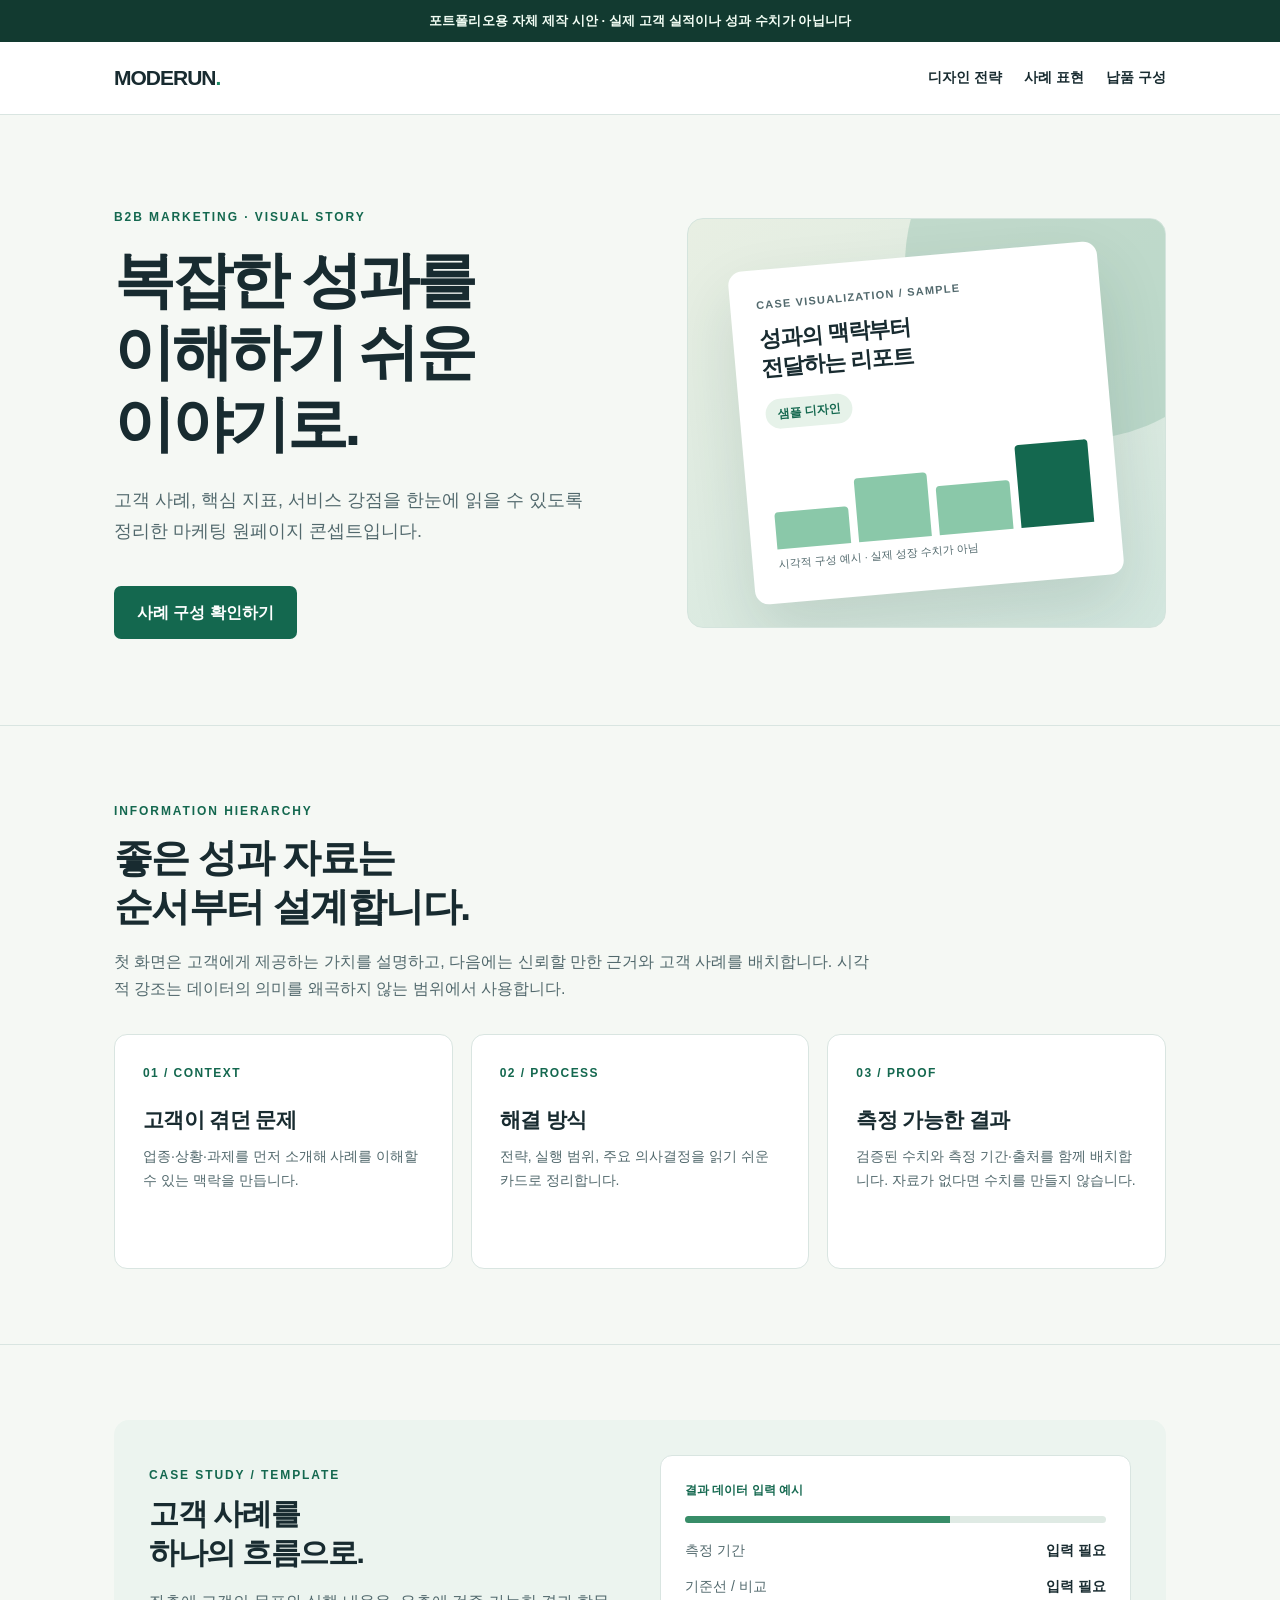
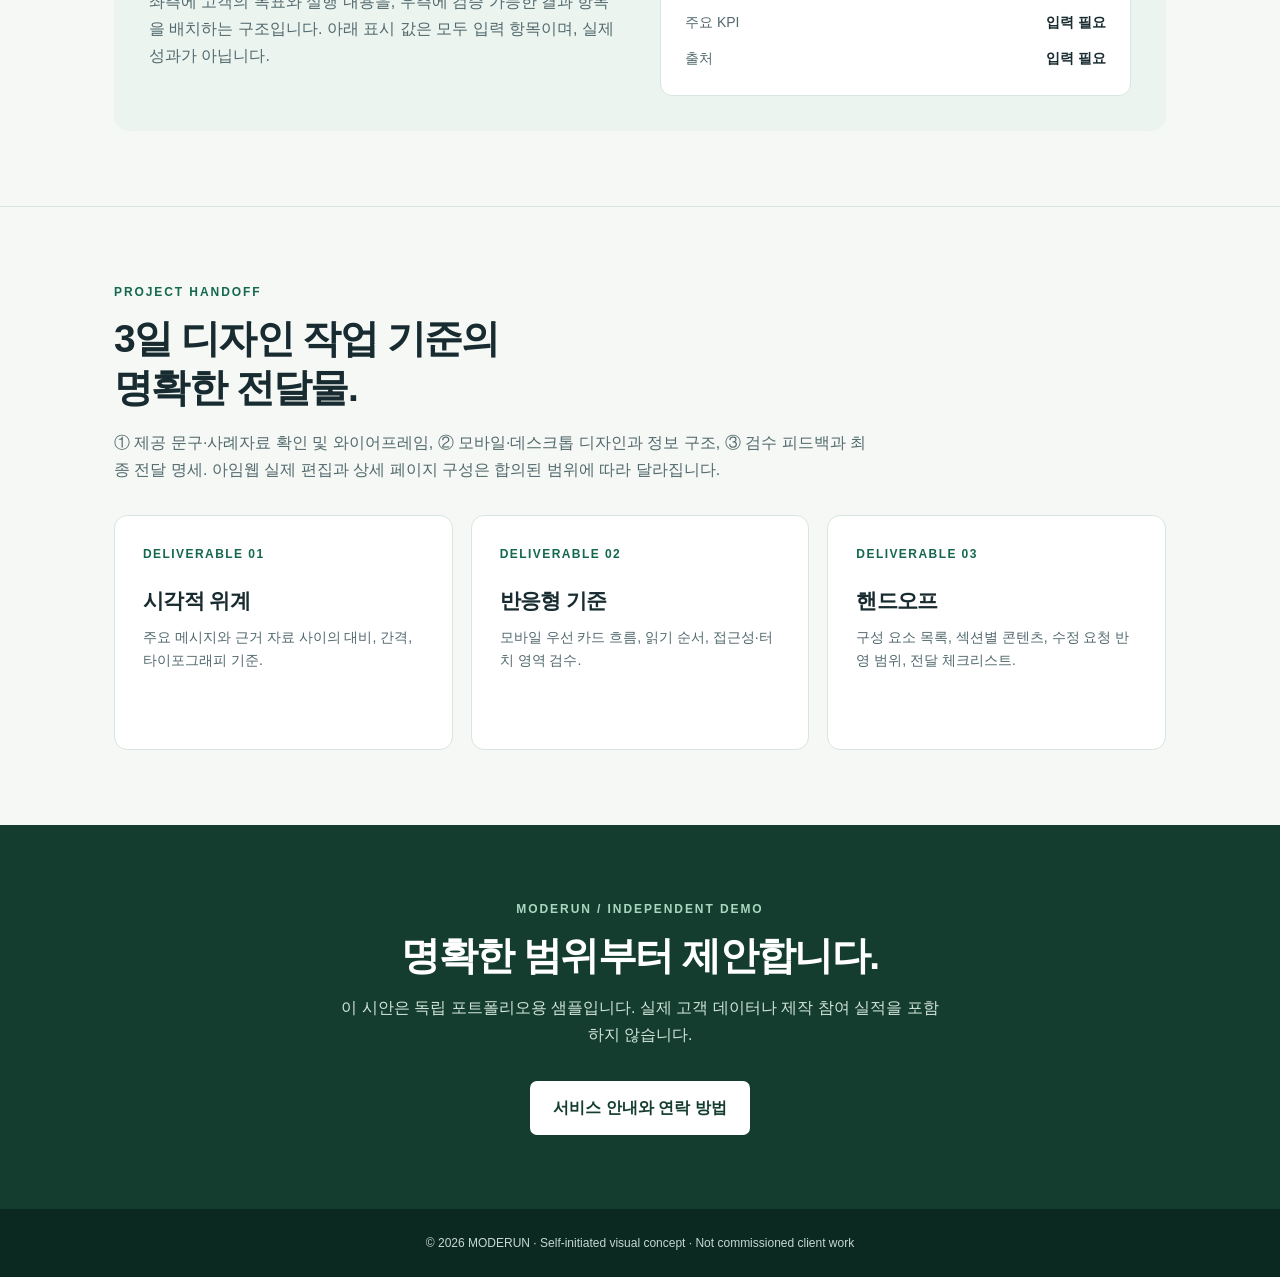
==== samples/marketing-onepage-concept.html @ 837fad65 "Publish honest B2B marketing one-page sample for fixed-scope client pitches" ====
<!doctype html>
<html lang="ko">
<head>
<meta charset="utf-8">
<meta name="viewport" content="width=device-width, initial-scale=1">
<meta name="robots" content="noindex,nofollow">
<title>마케팅 성과형 원페이지 — 독립 콘셉트 샘플 | MODERUN</title>
<style>
:root{--ink:#182b30;--muted:#52696d;--line:#d9e5e1;--canvas:#f5f8f4;--accent:#14684f;--soft:#e6f2e9;--white:#fff}
*{box-sizing:border-box}
html{scroll-behavior:smooth}
body{margin:0;color:var(--ink);background:var(--canvas);font:16px/1.7 -apple-system,BlinkMacSystemFont,"Malgun Gothic",sans-serif}
a{color:inherit}
.skip{position:absolute;top:-100px;left:16px;background:#fff;padding:10px;z-index:99}
.skip:focus{top:16px}
.banner{background:#123a30;color:#f4fff6;padding:10px 22px;text-align:center;font-size:13px;font-weight:600;letter-spacing:.01em}
.wrap{max-width:1100px;margin:auto;padding:0 24px}
header{background:var(--white);border-bottom:1px solid var(--line)}
header .wrap{min-height:72px;display:flex;justify-content:space-between;align-items:center;gap:18px}
.brand{font-size:21px;font-weight:850;letter-spacing:-1px;text-decoration:none}
nav{display:flex;gap:22px;font-size:14px;font-weight:650}
nav a{text-decoration:none}
nav a:hover{text-decoration:underline;text-underline-offset:4px}
.hero{padding:92px 0 86px}
.grid{display:grid;grid-template-columns:1.03fr .97fr;align-items:center;gap:64px}
.eyebrow{font-size:12px;font-weight:750;letter-spacing:.16em;color:var(--accent)}
h1{font-size:clamp(33px,5vw,61px);letter-spacing:-.055em;line-height:1.18;margin:18px 0 24px;word-break:keep-all}
.subtitle{font-size:18px;color:var(--muted);max-width:490px;word-break:keep-all}
.btn{display:inline-flex;padding:13px 23px;background:var(--accent);color:white;border-radius:7px;text-decoration:none;font-weight:750;margin-top:21px;min-height:48px;align-items:center}
.btn:hover{background:#0f503e}
.hero-art{min-height:410px;position:relative;background:linear-gradient(150deg,#e8efe3,#d3e7df);border-radius:16px;overflow:hidden;border:1px solid #d4e4dd;display:flex;align-items:center;justify-content:center}
.hero-art::after{content:"";position:absolute;right:-90px;top:-130px;width:350px;height:350px;background:#a5cbb8;border-radius:50%;opacity:.55}
.sheet{position:relative;z-index:1;width:78%;max-width:370px;border-radius:14px;padding:26px;background:#fff;box-shadow:0 30px 65px #163d3024;transform:rotate(-5deg)}
.sheet .kicker{font-size:11px;color:var(--muted);font-weight:750;letter-spacing:.11em}
.sheet h2{font-size:22px;line-height:1.35;margin:10px 0 16px;letter-spacing:-1px}
.pill{display:inline-block;background:var(--soft);color:var(--accent);border-radius:40px;font-size:12px;font-weight:750;padding:5px 12px}
.figure{margin-top:20px;display:flex;align-items:flex-end;gap:8px;height:100px}
.bar{border-radius:4px 4px 0 0;width:25%;background:#8ac8a9}
.bar:nth-child(1){height:37%}.bar:nth-child(2){height:64%}.bar:nth-child(3){height:49%}.bar:nth-child(4){height:83%;background:var(--accent)}
.sheet small{color:var(--muted);font-size:11px}
section{padding:75px 0;border-top:1px solid var(--line)}
.section-title{font-size:clamp(27px,3.6vw,39px);letter-spacing:-.04em;line-height:1.25;margin:13px 0}
.lead{color:var(--muted);max-width:760px;margin:16px 0 32px}
.cards{display:grid;grid-template-columns:repeat(3,1fr);gap:18px}
.card{padding:28px;background:white;border:1px solid var(--line);border-radius:13px;min-height:235px}
.num{font-size:12px;font-weight:800;color:var(--accent);letter-spacing:.12em}
.card h3{font-size:21px;line-height:1.35;letter-spacing:-.03em;margin:23px 0 10px}
.card p{font-size:14px;color:var(--muted);margin:0}
.case{display:grid;grid-template-columns:1fr 1fr;gap:40px;align-items:center;padding:35px;background:#ecf4ef;border-radius:15px}
.sample-label{font-size:12px;color:var(--accent);font-weight:750}
.placeholder{background:#fff;border-radius:12px;border:1px solid var(--line);padding:24px}
.placeholder dl{display:grid;grid-template-columns:1fr auto;gap:12px 15px;font-size:14px;margin:0}
.placeholder dt{color:var(--muted)}.placeholder dd{margin:0;font-weight:750}
.bars{height:7px;background:#dfeae4;border-radius:10px;overflow:hidden;margin:16px 0}
.bars span{height:100%;width:63%;background:#388d68;display:block}
.case h3{font-size:30px;letter-spacing:-.045em;line-height:1.3;margin:8px 0}
.case p{color:var(--muted)}
.end{background:#143d30;color:#fff;text-align:center;padding:74px 24px}
.end p{color:#d3e5da;max-width:600px;margin:12px auto}
.end .btn{background:white;color:#143d30}
footer{background:#0c2921;color:#c5d8d1;text-align:center;padding:24px;font-size:12px}
:focus-visible{outline:3px solid #f2ab3f;outline-offset:4px}
@media(max-width:760px){.grid,.case{grid-template-columns:1fr;gap:35px}.cards{grid-template-columns:1fr}.hero{padding:60px 0}.hero-art{min-height:340px}.section-title{font-size:29px}nav{gap:12px;font-size:12px}header .wrap{min-height:64px}section{padding:54px 0}}
@media(prefers-reduced-motion:reduce){html{scroll-behavior:auto}}
</style>
</head>
<body>
<a class="skip" href="#main">본문으로 건너뛰기</a>
<div class="banner">포트폴리오용 자체 제작 시안 · 실제 고객 실적이나 성과 수치가 아닙니다</div>
<header><div class="wrap"><a class="brand" href="#top">MODERUN<span style="color:#1c8a65">.</span></a><nav aria-label="주요 탐색"><a href="#approach">디자인 전략</a><a href="#case">사례 표현</a><a href="#delivery">납품 구성</a></nav></div></header>
<main id="main">
<div class="hero" id="top"><div class="wrap grid"><div>
<div class="eyebrow">B2B MARKETING · VISUAL STORY</div>
<h1>복잡한 성과를<br>이해하기 쉬운<br>이야기로.</h1>
<p class="subtitle">고객 사례, 핵심 지표, 서비스 강점을 한눈에 읽을 수 있도록 정리한 마케팅 원페이지 콘셉트입니다.</p>
<a class="btn" href="#case">사례 구성 확인하기</a>
</div><div class="hero-art" aria-label="실제 데이터를 포함하지 않은 시각 구성 예시"><div class="sheet"><div class="kicker">CASE VISUALIZATION / SAMPLE</div><h2>성과의 맥락부터<br>전달하는 리포트</h2><span class="pill">샘플 디자인</span><div class="figure" aria-hidden="true"><div class="bar"></div><div class="bar"></div><div class="bar"></div><div class="bar"></div></div><small>시각적 구성 예시 · 실제 성장 수치가 아님</small></div></div></div></div>
<section id="approach"><div class="wrap"><div class="eyebrow">INFORMATION HIERARCHY</div><h2 class="section-title">좋은 성과 자료는<br>순서부터 설계합니다.</h2><p class="lead">첫 화면은 고객에게 제공하는 가치를 설명하고, 다음에는 신뢰할 만한 근거와 고객 사례를 배치합니다. 시각적 강조는 데이터의 의미를 왜곡하지 않는 범위에서 사용합니다.</p><div class="cards"><article class="card"><div class="num">01 / CONTEXT</div><h3>고객이 겪던 문제</h3><p>업종·상황·과제를 먼저 소개해 사례를 이해할 수 있는 맥락을 만듭니다.</p></article><article class="card"><div class="num">02 / PROCESS</div><h3>해결 방식</h3><p>전략, 실행 범위, 주요 의사결정을 읽기 쉬운 카드로 정리합니다.</p></article><article class="card"><div class="num">03 / PROOF</div><h3>측정 가능한 결과</h3><p>검증된 수치와 측정 기간·출처를 함께 배치합니다. 자료가 없다면 수치를 만들지 않습니다.</p></article></div></div></section>
<section id="case"><div class="wrap"><div class="case"><div><div class="eyebrow">CASE STUDY / TEMPLATE</div><h3>고객 사례를<br>하나의 흐름으로.</h3><p>좌측에 고객의 목표와 실행 내용을, 우측에 검증 가능한 결과 항목을 배치하는 구조입니다. 아래 표시 값은 모두 입력 항목이며, 실제 성과가 아닙니다.</p></div><div class="placeholder"><div class="sample-label">결과 데이터 입력 예시</div><div class="bars"><span></span></div><dl><dt>측정 기간</dt><dd>입력 필요</dd><dt>기준선 / 비교</dt><dd>입력 필요</dd><dt>주요 KPI</dt><dd>입력 필요</dd><dt>출처</dt><dd>입력 필요</dd></dl></div></div></div></section>
<section id="delivery"><div class="wrap"><div class="eyebrow">PROJECT HANDOFF</div><h2 class="section-title">3일 디자인 작업 기준의<br>명확한 전달물.</h2><p class="lead">① 제공 문구·사례자료 확인 및 와이어프레임, ② 모바일·데스크톱 디자인과 정보 구조, ③ 검수 피드백과 최종 전달 명세. 아임웹 실제 편집과 상세 페이지 구성은 합의된 범위에 따라 달라집니다.</p><div class="cards"><article class="card"><div class="num">DELIVERABLE 01</div><h3>시각적 위계</h3><p>주요 메시지와 근거 자료 사이의 대비, 간격, 타이포그래피 기준.</p></article><article class="card"><div class="num">DELIVERABLE 02</div><h3>반응형 기준</h3><p>모바일 우선 카드 흐름, 읽기 순서, 접근성·터치 영역 검수.</p></article><article class="card"><div class="num">DELIVERABLE 03</div><h3>핸드오프</h3><p>구성 요소 목록, 섹션별 콘텐츠, 수정 요청 반영 범위, 전달 체크리스트.</p></article></div></div></section>
</main>
<div class="end"><div class="eyebrow" style="color:#a8d8c0">MODERUN / INDEPENDENT DEMO</div><h2 class="section-title">명확한 범위부터 제안합니다.</h2><p>이 시안은 독립 포트폴리오용 샘플입니다. 실제 고객 데이터나 제작 참여 실적을 포함하지 않습니다.</p><a class="btn" href="../SERVICES_KR_EN.md">서비스 안내와 연락 방법</a></div>
<footer>© 2026 MODERUN · Self-initiated visual concept · Not commissioned client work</footer>
</body></html>
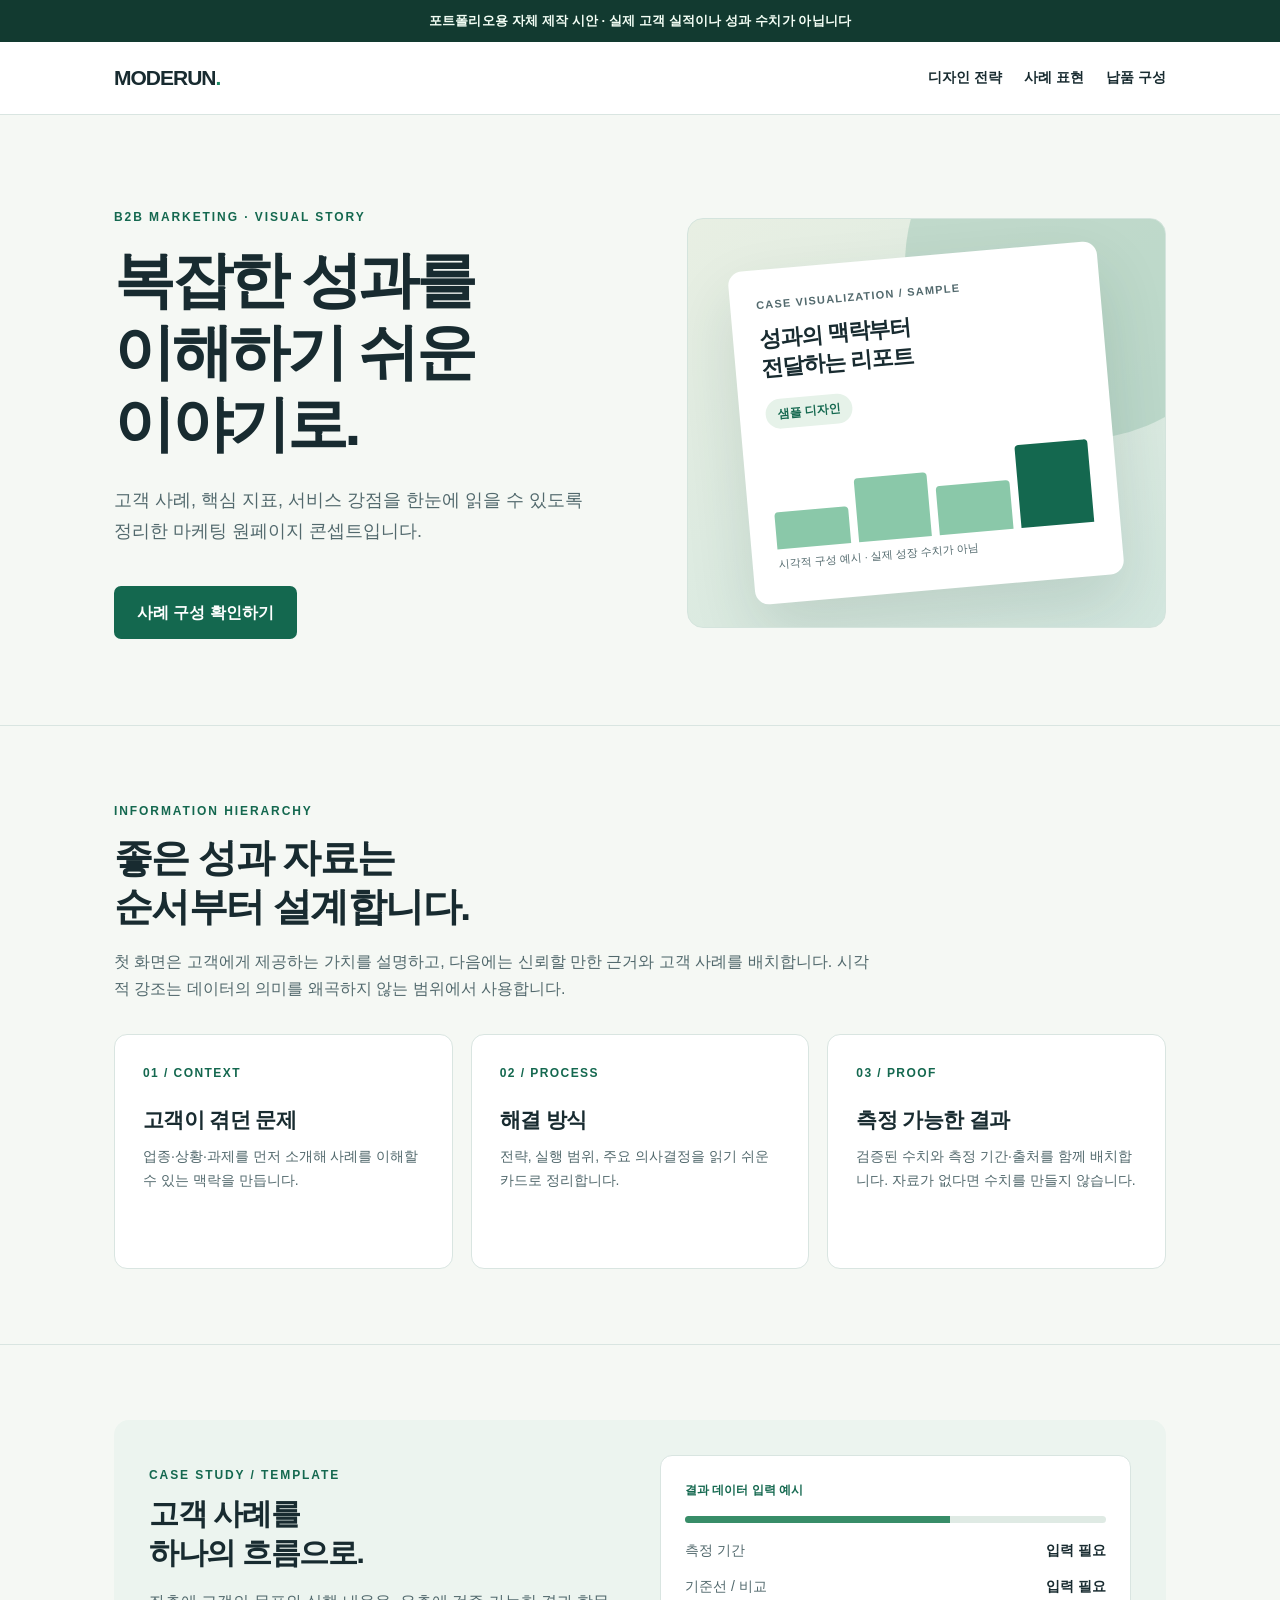
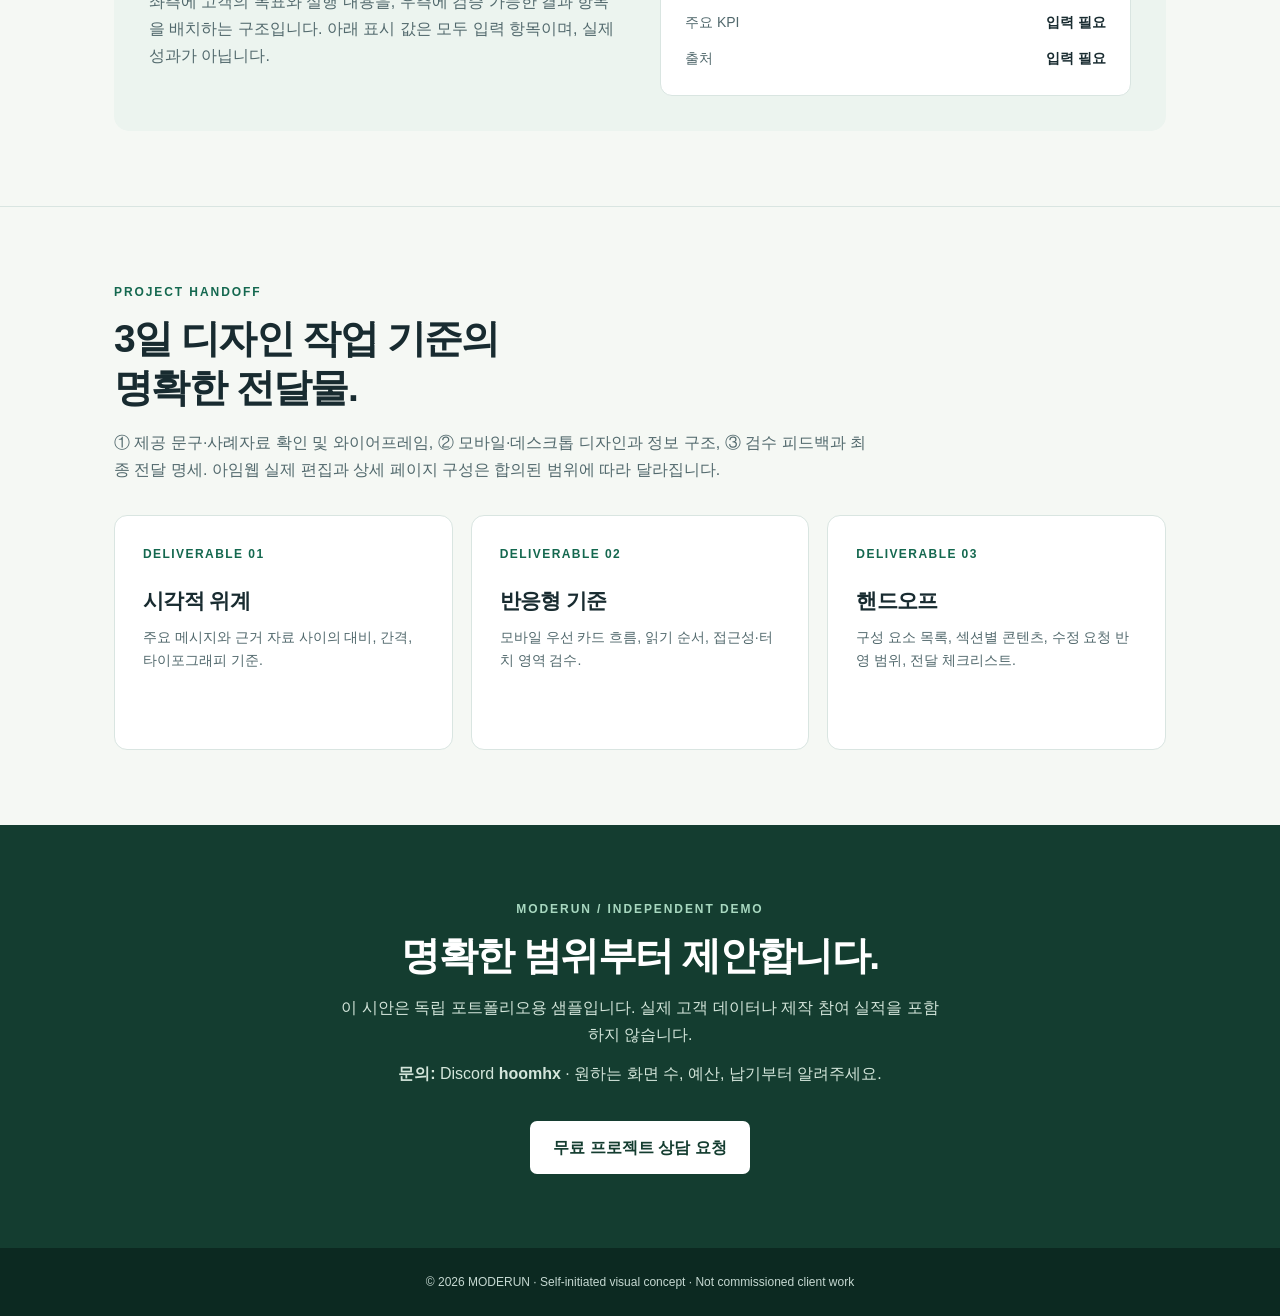
==== commit 1e212e6d: "Make sales contact and free project intake clear in marketing concept sample" ====
--- a/samples/marketing-onepage-concept.html
+++ b/samples/marketing-onepage-concept.html
@@ -79,6 +79,6 @@
 <section id="case"><div class="wrap"><div class="case"><div><div class="eyebrow">CASE STUDY / TEMPLATE</div><h3>고객 사례를<br>하나의 흐름으로.</h3><p>좌측에 고객의 목표와 실행 내용을, 우측에 검증 가능한 결과 항목을 배치하는 구조입니다. 아래 표시 값은 모두 입력 항목이며, 실제 성과가 아닙니다.</p></div><div class="placeholder"><div class="sample-label">결과 데이터 입력 예시</div><div class="bars"><span></span></div><dl><dt>측정 기간</dt><dd>입력 필요</dd><dt>기준선 / 비교</dt><dd>입력 필요</dd><dt>주요 KPI</dt><dd>입력 필요</dd><dt>출처</dt><dd>입력 필요</dd></dl></div></div></div></section>
 <section id="delivery"><div class="wrap"><div class="eyebrow">PROJECT HANDOFF</div><h2 class="section-title">3일 디자인 작업 기준의<br>명확한 전달물.</h2><p class="lead">① 제공 문구·사례자료 확인 및 와이어프레임, ② 모바일·데스크톱 디자인과 정보 구조, ③ 검수 피드백과 최종 전달 명세. 아임웹 실제 편집과 상세 페이지 구성은 합의된 범위에 따라 달라집니다.</p><div class="cards"><article class="card"><div class="num">DELIVERABLE 01</div><h3>시각적 위계</h3><p>주요 메시지와 근거 자료 사이의 대비, 간격, 타이포그래피 기준.</p></article><article class="card"><div class="num">DELIVERABLE 02</div><h3>반응형 기준</h3><p>모바일 우선 카드 흐름, 읽기 순서, 접근성·터치 영역 검수.</p></article><article class="card"><div class="num">DELIVERABLE 03</div><h3>핸드오프</h3><p>구성 요소 목록, 섹션별 콘텐츠, 수정 요청 반영 범위, 전달 체크리스트.</p></article></div></div></section>
 </main>
-<div class="end"><div class="eyebrow" style="color:#a8d8c0">MODERUN / INDEPENDENT DEMO</div><h2 class="section-title">명확한 범위부터 제안합니다.</h2><p>이 시안은 독립 포트폴리오용 샘플입니다. 실제 고객 데이터나 제작 참여 실적을 포함하지 않습니다.</p><a class="btn" href="../SERVICES_KR_EN.md">서비스 안내와 연락 방법</a></div>
+<div class="end"><div class="eyebrow" style="color:#a8d8c0">MODERUN / INDEPENDENT DEMO</div><h2 class="section-title">명확한 범위부터 제안합니다.</h2><p>이 시안은 독립 포트폴리오용 샘플입니다. 실제 고객 데이터나 제작 참여 실적을 포함하지 않습니다.</p><p><strong>문의:</strong> Discord <strong>hoomhx</strong> · 원하는 화면 수, 예산, 납기부터 알려주세요.</p><a class="btn" href="https://github.com/vastdeep0612-png/responsive-layout-fix-demo/issues/new/choose">무료 프로젝트 상담 요청</a></div>
 <footer>© 2026 MODERUN · Self-initiated visual concept · Not commissioned client work</footer>
 </body></html>
